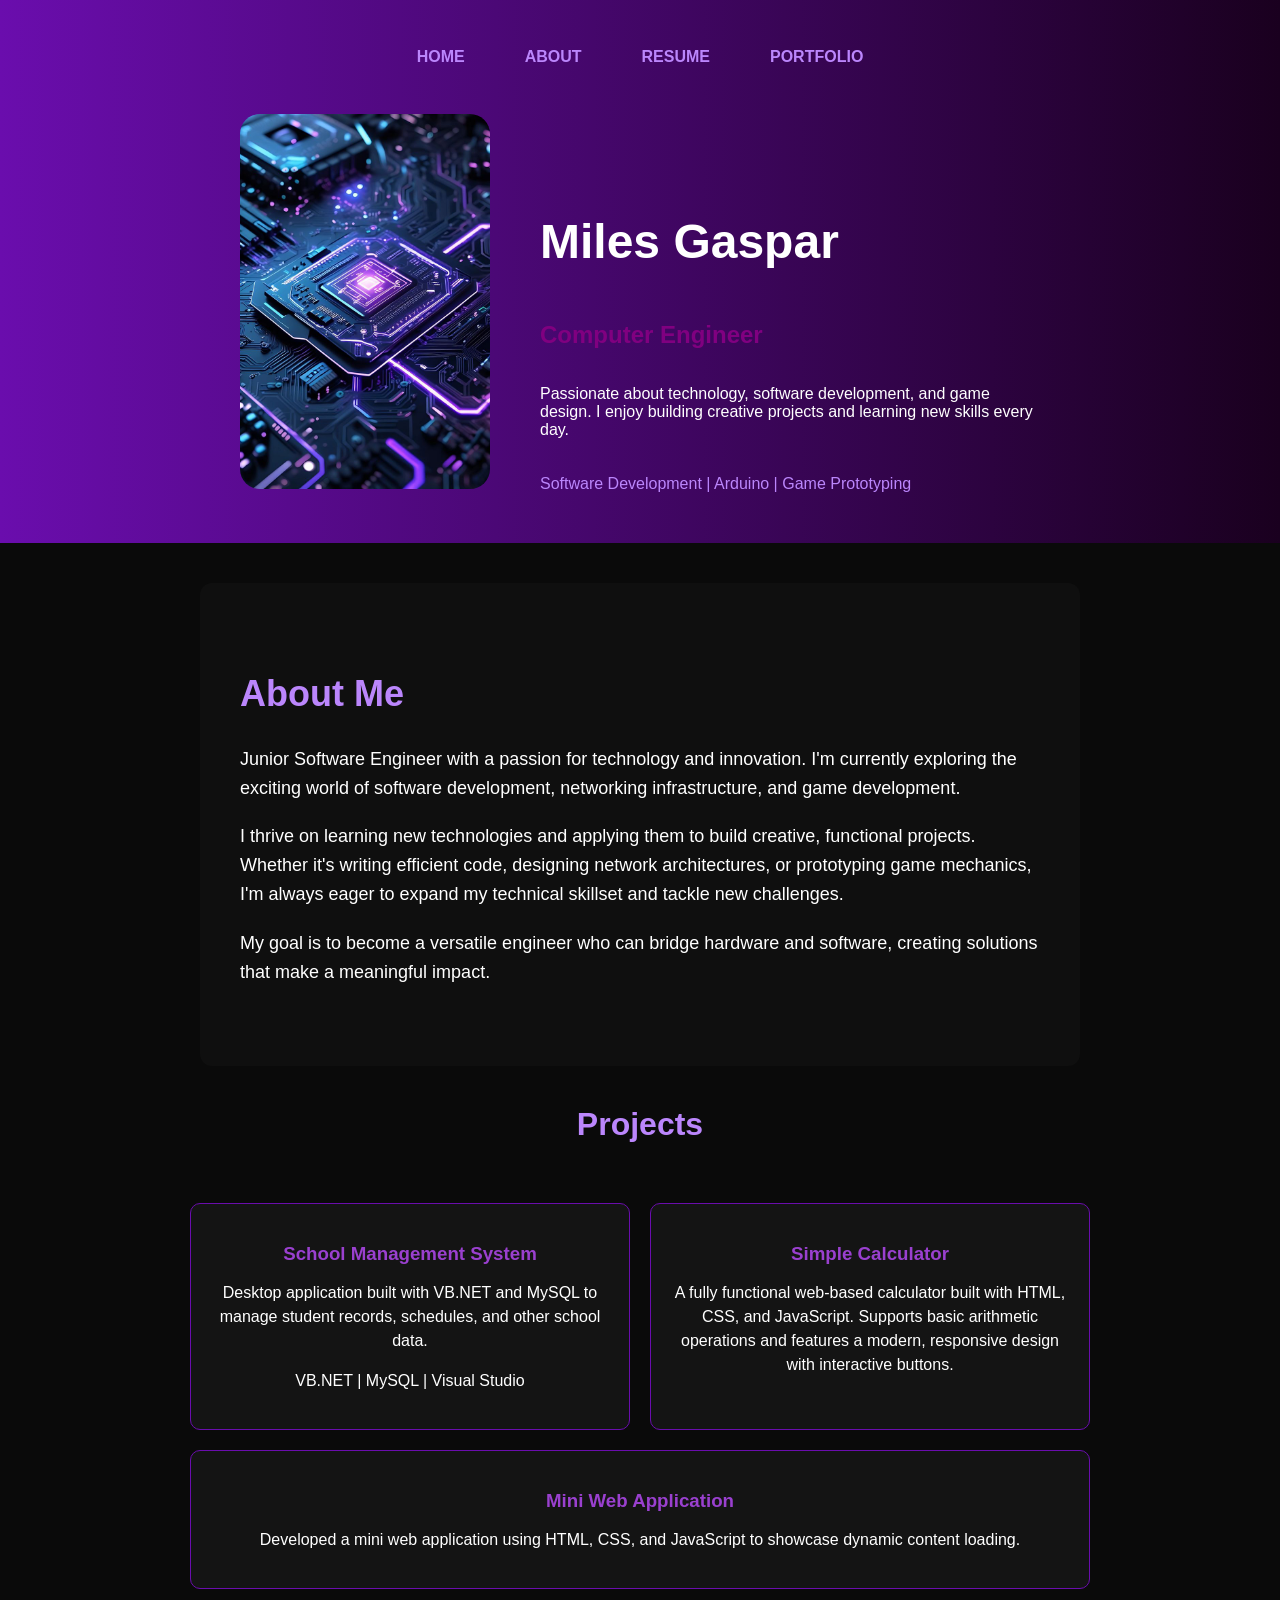
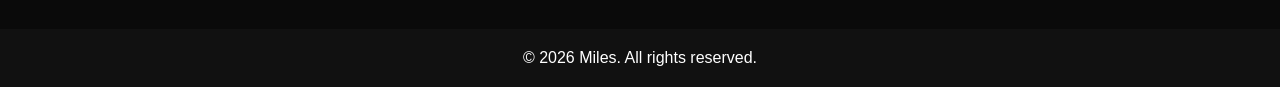
==== index.html @ 6eae5d52 "Add files via upload" ====
<!DOCTYPE html>
<html lang="en">
<head>
<meta charset="UTF-8">
<meta name="viewport" content="width=device-width, initial-scale=1.0">
<title>Miles Portfolio</title>
<link rel="stylesheet" href="style.css">
</head>
<body>

<!-- HERO / HEADER -->
<header>
  <nav class="navbar">
    <a href="#home">HOME</a>
    <a href="#about">ABOUT</a>
    <a href="images/resume.pdf" target="_blank">RESUME</a>
    <a href="#projects">PORTFOLIO</a>
</nav>

  <div class="hero-container">
    <div class="hero-image">
        <img src="images/pic.jpg" alt="My Photo">
    </div>
    <div class="hero-text">
        <h1>Miles Gaspar</h1>
        <h2>Computer Engineer</h2>
        <p>Passionate about technology, software development, and game design. I enjoy building creative projects and learning new skills every day.</p>
        <div class="hero-subtitle">Software Development | Arduino | Game Prototyping</div>
    </div>
  </div>
</header>

<!-- ABOUT ME -->
<section id="about">
  <h2>About Me</h2>
  <p>Junior Software Engineer with a passion for technology and innovation. I'm currently exploring the exciting world of software development, networking infrastructure, and game development.</p>
  <p>I thrive on learning new technologies and applying them to build creative, functional projects. Whether it's writing efficient code, designing network architectures, or prototyping game mechanics, I'm always eager to expand my technical skillset and tackle new challenges.</p>
  <p>My goal is to become a versatile engineer who can bridge hardware and software, creating solutions that make a meaningful impact.</p>
</section>

<section id="projects">
  <h2 class="section-title">Projects</h2>
    <div class="cards-container">
    <a href="projects/school-management/index.html" target="_blank" class="card">
        <h3>School Management System</h3>
        <p>Desktop application built with VB.NET and MySQL to manage student records, schedules, and other school data.</p>
        <p>VB.NET | MySQL | Visual Studio</p>
    </a>

    <a href="projects/calculator/index.html" target="_blank" class="card">
        <h3>Simple Calculator</h3>
        <p>A fully functional web-based calculator built with HTML, CSS, and JavaScript. Supports basic arithmetic operations and features a modern, responsive design with interactive buttons.</p>
    </a>

    <a href="#" target="_blank" class="card">
        <h3>Mini Web Application</h3>
        <p>Developed a mini web application using HTML, CSS, and JavaScript to showcase dynamic content loading.</p>
    </a>
    </div>
</section>

<!-- FOOTER -->
<footer>
  &copy; 2026 Miles. All rights reserved.
</footer>

</body>
</html>
---- style.css ----
/* GENERAL STYLES */
body {
    background: #0a0a0a;
    color: white;
    font-family: Arial, sans-serif;
    margin: 0;
}

h1 { font-size: 3rem; }
h2 { color: #bb86fc; }

/* HEADER / HERO */
header {
    text-align: center;
    padding: 40px 20px;
    background: linear-gradient(90deg,#6a0dad,#1a001f);
}

.hero-container {
    display: flex;
    align-items: flex-end;
    gap: 50px;
    padding: 10px 0;
    flex-wrap: wrap;
    justify-content: center;
}

.hero-image img {
    width: 250px;
    border-radius: 20px;
    animation: float 4s ease-in-out infinite;
}

@keyframes float {
    0% { transform: translateY(0px); }
    50% { transform: translateY(-10px); }
    100% { transform: translateY(0px); }
}

.hero-text {
    display: flex;
    flex-direction: column;
    justify-content: space-between;
    max-width: 500px;
    text-align: left;
    height: 100%;
}

.hero-text h1 { font-size: 48px; }
.hero-text h2 { color: purple; }

.hero-subtitle {
    font-size: 16px;
    color: #bb86fc;
    margin-top: 20px;
    text-align: left;
    font-weight: 500;
}

/* ABOUT SECTION */
#about {
    background-color: #0f0f0f;
    color: white;
    padding: 60px 40px;
    max-width: 800px;
    margin: 40px auto;
    border-radius: 12px;
}

#about h2 {
    color: #bb86fc;
    font-size: 36px;
    margin-bottom: 30px;
}

#about p {
    margin-bottom: 20px;
    line-height: 1.6;
    font-size: 18px;
}

/* PROJECTS SECTION - SIDE BY SIDE CARDS */
.cards-container {
    display: flex;
    gap: 20px;
    justify-content: space-between;
    flex-wrap: wrap;
    max-width: 900px;
    margin: 0 auto;
    padding: 40px 20px;
}

.cards-container .card {
    flex: 1 1 250px;            /* min width 250px, grows to fill space */
    background: #141414;
    padding: 20px;
    border-radius: 10px;
    border: 1px solid #6a0dad;
    text-align: center;
    color: white;
    text-decoration: none;
    transition: transform 0.3s, box-shadow 0.3s;
}

.cards-container .card:hover {
    transform: translateY(-5px);
    box-shadow: 0 10px 20px rgba(128,0,128,0.5);
}

.cards-container .card h3 {
    color: #9a40cf;
    margin-bottom: 10px;
}

.cards-container .card p {
    line-height: 1.5;
}

.section-title {
    color: #bb86fc;
    font-size: 32px;
    text-align: center;
    margin-bottom: 20px;
}

/* FOOTER */
footer {
    text-align: center;
    padding: 20px;
    background: #111;
}

/* RESPONSIVE */
@media(max-width:768px){
    .hero-container {
        flex-direction: column;
        align-items: center;
    }
    .hero-text { text-align: center; }
}

.navbar {
    display: flex;
    justify-content: center; 
    gap: 30px;               
    margin-bottom: 30px;     
}

.navbar a {
    text-decoration: none;
    color: #bb86fc;
    font-weight: 600;
    padding: 8px 15px;
    border-radius: 8px;
    transition: 0.3s;
}

.navbar a:hover {
    background: #6a0dad;
    color: white;
}
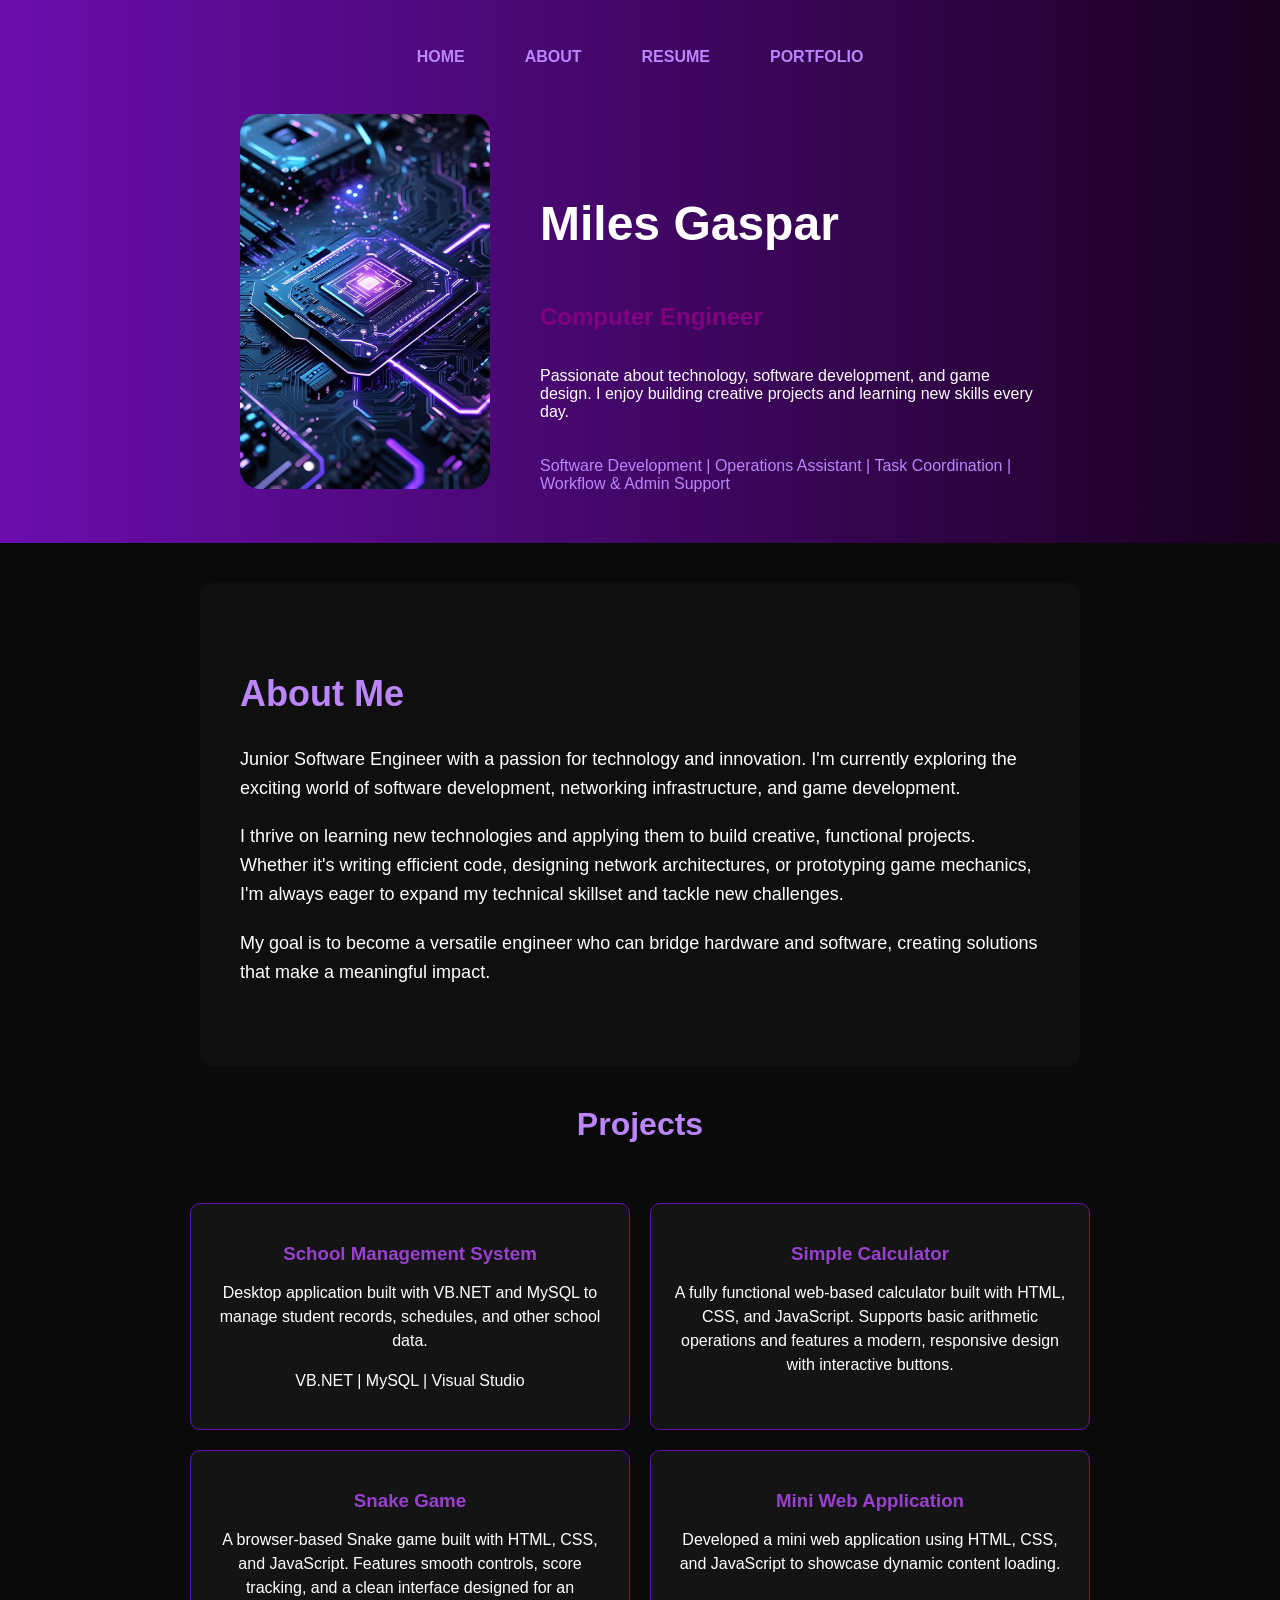
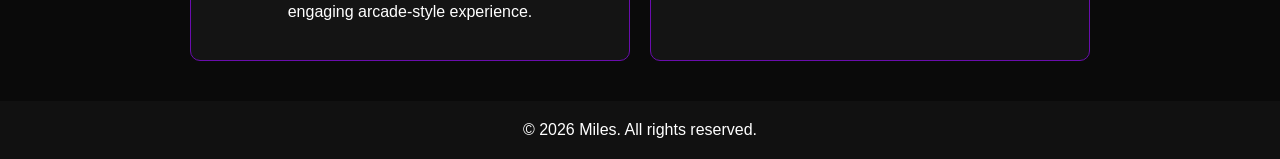
==== commit f0c86702: "Update index.html" ====
--- a/index.html
+++ b/index.html
@@ -25,7 +25,7 @@
         <h1>Miles Gaspar</h1>
         <h2>Computer Engineer</h2>
         <p>Passionate about technology, software development, and game design. I enjoy building creative projects and learning new skills every day.</p>
-        <div class="hero-subtitle">Software Development | Arduino | Game Prototyping</div>
+        <div class="hero-subtitle">Software Development | Operations Assistant | Task Coordination | Workflow & Admin Support</div>
     </div>
   </div>
 </header>
@@ -52,6 +52,11 @@
         <p>A fully functional web-based calculator built with HTML, CSS, and JavaScript. Supports basic arithmetic operations and features a modern, responsive design with interactive buttons.</p>
     </a>
 
+    <a href="projects/snake-game/index.html" target="_blank" class="card">
+    <h3>Snake Game</h3>
+    <p>A browser-based Snake game built with HTML, CSS, and JavaScript. Features smooth controls, score tracking, and a clean interface designed for an engaging arcade-style experience.</p>
+    </a>
+
     <a href="#" target="_blank" class="card">
         <h3>Mini Web Application</h3>
         <p>Developed a mini web application using HTML, CSS, and JavaScript to showcase dynamic content loading.</p>
@@ -65,4 +70,4 @@
 </footer>
 
 </body>
-</html>+</html>
